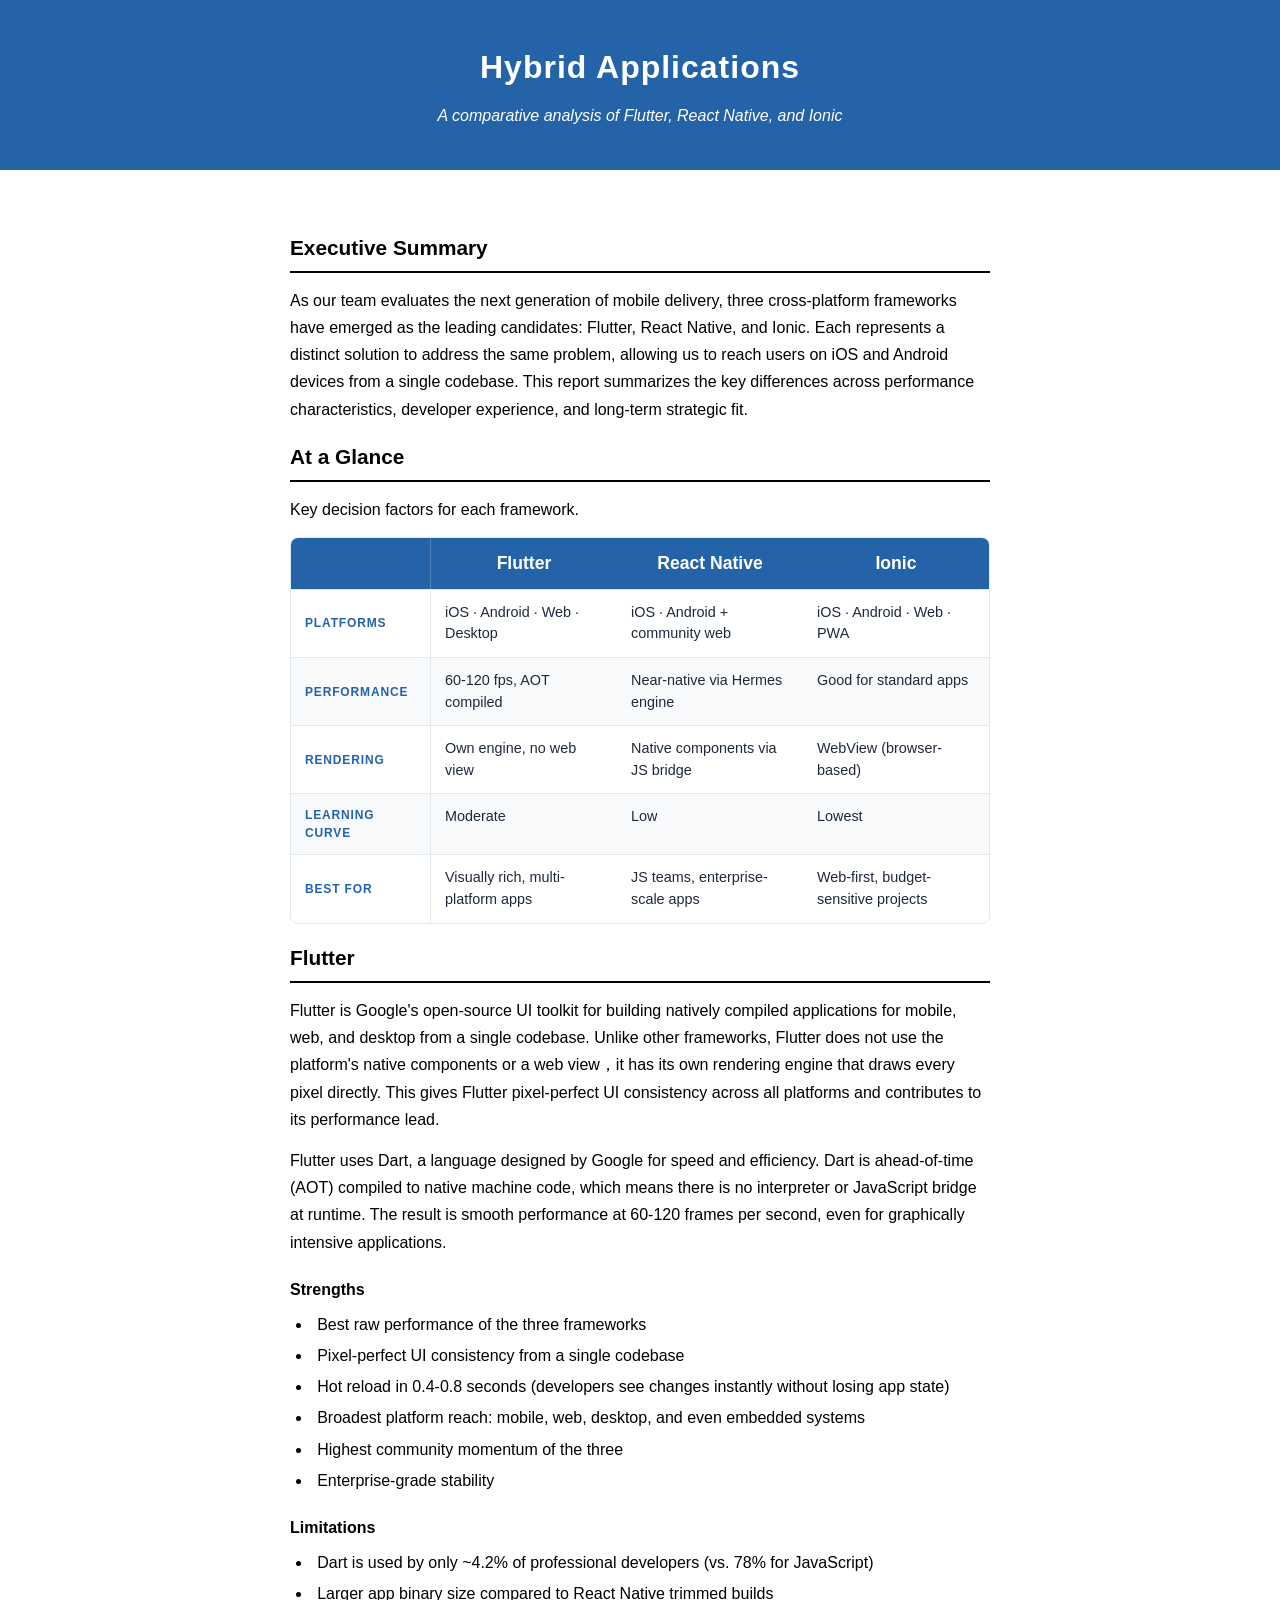
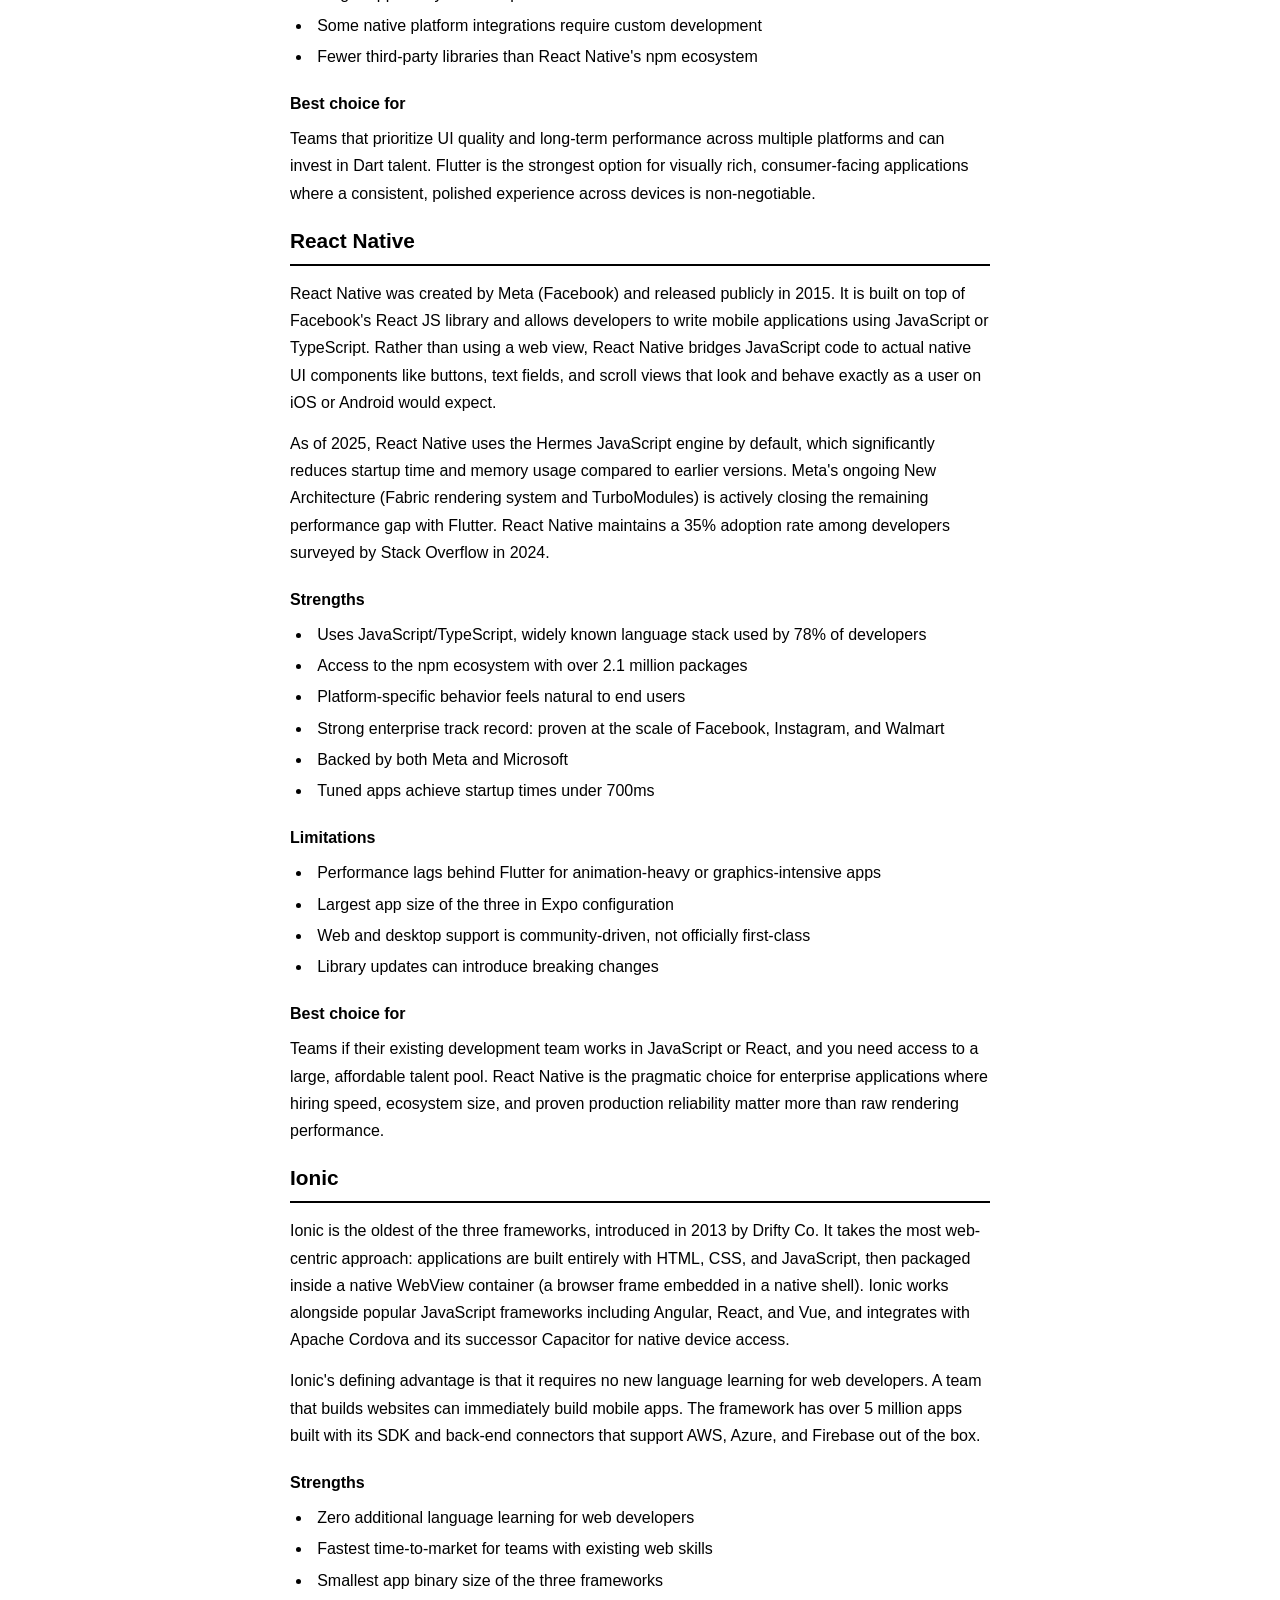
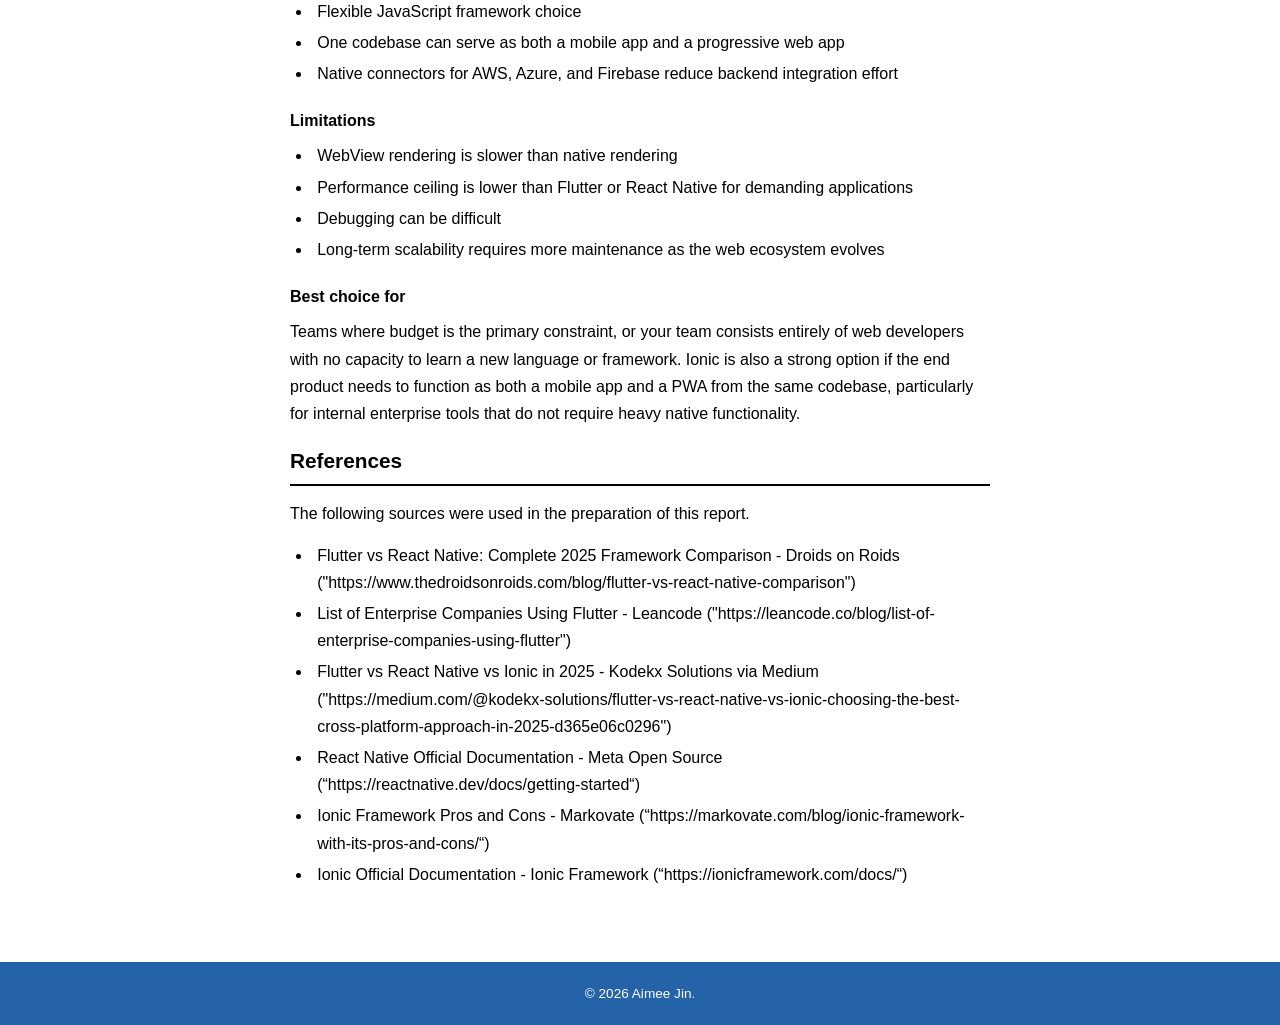
==== homework5/index.html @ 83d81ab0 "Add files via upload" ====
<!DOCTYPE html>
<html lang="en">
<head>
    <meta charset="UTF-8">
    <meta name="viewport" content="width=device-width, initial-scale=1.0">
    <meta name="description" content="A comparative analysis of Flutter, React Native, and Ionic">
    <title>Hybrid Applications</title>
    <link rel="stylesheet" href="style.css">
</head>

<body>
    
    <header>
        <h1>Hybrid Applications</h1>
        <p class="tagline">A comparative analysis of Flutter, React Native, and Ionic</p>
    </header>
    
    <main>
        <div class="section-container">

            <section class="summary">
                <h2>Executive Summary</h2>
                <p>
                    As our team evaluates the next generation of mobile delivery, three cross-platform frameworks have emerged as the leading candidates: 
                    Flutter, React Native, and Ionic. Each represents a distinct solution to address the same problem, allowing us to reach users on iOS 
                    and Android devices from a single codebase. This report summarizes the key differences across performance characteristics, developer 
                    experience, and long-term strategic fit. 
                </p>        
            </section>

            <section class="comparison">
                <h2>At a Glance</h2>
                <p>Key decision factors for each framework.</p>

                <div class="comparison-grid" role="table" aria-label="Framework comparison table">

                    <!-- Header row -->
                    <div class="grid-header" role="rowgroup">
                        <div class="grid-cell cell-label" role="columnheader">
                        </div>
                        <div class="grid-cell cell-head flutter-head" role="columnheader">
                            <strong class="fw-name">Flutter</strong>
                        </div>
                        <div class="grid-cell cell-head rn-head" role="columnheader">       
                            <strong class="fw-name">React Native</strong>
                        </div>
                        <div class="grid-cell cell-head ionic-head" role="columnheader">
                            <strong class="fw-name">Ionic</strong>
                        </div>
                    </div>

                    <!-- Data rows -->
                    <div class="grid-body" role="rowgroup">

                        <div class="grid-row" role="row" data-label="Platforms">
                            <div class="grid-cell cell-label" role="rowheader">Platforms</div>
                            <div class="grid-cell" role="cell">iOS · Android · Web · Desktop</div>
                            <div class="grid-cell" role="cell">iOS · Android + community web</div>
                            <div class="grid-cell" role="cell">iOS · Android · Web · PWA</div>
                        </div>

                        <div class="grid-row" role="row" data-label="Performance">
                            <div class="grid-cell cell-label" role="rowheader">Performance</div>
                            <div class="grid-cell" role="cell">60-120 fps, AOT compiled</div>
                            <div class="grid-cell" role="cell">Near-native via Hermes engine</div>
                            <div class="grid-cell" role="cell">Good for standard apps</div>
                        </div>

                        <div class="grid-row" role="row" data-label="Rendering">
                            <div class="grid-cell cell-label" role="rowheader">Rendering</div>
                            <div class="grid-cell" role="cell">Own engine, no web view</div>
                            <div class="grid-cell" role="cell">Native components via JS bridge</div>
                            <div class="grid-cell" role="cell">WebView (browser-based)</div>
                        </div>

                        <div class="grid-row" role="row" data-label="Learning Curve">
                            <div class="grid-cell cell-label" role="rowheader">Learning curve</div>
                            <div class="grid-cell" role="cell">Moderate</div>
                            <div class="grid-cell" role="cell">Low</div>
                            <div class="grid-cell" role="cell">Lowest</div>
                        </div>

                        <div class="grid-row" role="row" data-label="Best For">
                            <div class="grid-cell cell-label" role="rowheader">Best for</div>
                            <div class="grid-cell" role="cell">Visually rich, multi-platform apps</div>
                            <div class="grid-cell" role="cell">JS teams, enterprise-scale apps</div>
                            <div class="grid-cell" role="cell">Web-first, budget-sensitive projects</div>
                        </div>
                    </div>
                </div>
            </section>

            <section class="Flutter">
                <h2>Flutter</h2>
                <p>
                    Flutter is Google's open-source UI toolkit for building natively compiled applications for mobile, web, and desktop from a single codebase. 
                    Unlike other frameworks, Flutter does not use the platform's native components or a web view，it has its own rendering engine that draws every pixel directly. 
                    This gives Flutter pixel-perfect UI consistency across all platforms and contributes to its performance lead. 
                </p>     
                <p>
                    Flutter uses Dart, a language designed by Google for speed and efficiency. Dart is ahead-of-time (AOT) compiled to native machine code, which means there is no 
                    interpreter or JavaScript bridge at runtime. The result is smooth performance at 60-120 frames per second, even for graphically intensive applications.
                </p>
                <h3>Strengths</h3>
                <ul>
                    <li>Best raw performance of the three frameworks</li>
                    <li>Pixel-perfect UI consistency from a single codebase</li>
                    <li>Hot reload in 0.4-0.8 seconds (developers see changes instantly without losing app state)</li>
                    <li>Broadest platform reach: mobile, web, desktop, and even embedded systems</li>
                    <li>Highest community momentum of the three</li>
                    <li>Enterprise-grade stability</li>
                </ul> 

                <h3>Limitations</h3>
                <ul>
                    <li>Dart is used by only ~4.2% of professional developers (vs. 78% for JavaScript)</li>
                    <li>Larger app binary size compared to React Native trimmed builds</li>
                    <li>Some native platform integrations require custom development</li>
                    <li>Fewer third-party libraries than React Native's npm ecosystem</li>
                </ul>

                <h3>Best choice for</h3>
                <p>
                    Teams that prioritize UI quality and long-term performance across multiple platforms and can invest in Dart talent. 
                    Flutter is the strongest option for visually rich, consumer-facing applications where a consistent, polished experience 
                    across devices is non-negotiable.
                </p>
            </section>

            <section class="React">
                <h2>React Native</h2>
                <p>
                    React Native was created by Meta (Facebook) and released publicly in 2015. It is built on top of Facebook's React JS library 
                    and allows developers to write mobile applications using JavaScript or TypeScript. Rather than using a web view, React Native 
                    bridges JavaScript code to actual native UI components like buttons, text fields, and scroll views that look and behave exactly 
                    as a user on iOS or Android would expect.
                </p>
                <p>
                    As of 2025, React Native uses the Hermes JavaScript engine by default, which significantly reduces startup time and memory 
                    usage compared to earlier versions. Meta's ongoing New Architecture (Fabric rendering system and TurboModules) is actively 
                    closing the remaining performance gap with Flutter. React Native maintains a 35% adoption rate among developers surveyed 
                    by Stack Overflow in 2024.
                </p>

                <h3>Strengths</h3>
                <ul>
                    <li>Uses JavaScript/TypeScript, widely known language stack used by 78% of developers</li>
                    <li>Access to the npm ecosystem with over 2.1 million packages</li>
                    <li>Platform-specific behavior feels natural to end users</li>
                    <li>Strong enterprise track record: proven at the scale of Facebook, Instagram, and Walmart</li>
                    <li>Backed by both Meta and Microsoft</li>
                    <li>Tuned apps achieve startup times under 700ms</li>
                </ul>

                <h3>Limitations</h3>
                <ul>
                    <li>Performance lags behind Flutter for animation-heavy or graphics-intensive apps</li>
                    <li>Largest app size of the three in Expo configuration</li>
                    <li>Web and desktop support is community-driven, not officially first-class</li>
                    <li>Library updates can introduce breaking changes</li>
                </ul>

                <h3>Best choice for</h3>
                <p>
                    Teams if their existing development team works in JavaScript or React, and you need access to a large, affordable talent pool. 
                    React Native is the pragmatic choice for enterprise applications where hiring speed, ecosystem size, and proven 
                    production reliability matter more than raw rendering performance.
                </p>
            </section>

            <section class="Ionic">
                <h2>Ionic</h2>
                <p>
                    Ionic is the oldest of the three frameworks, introduced in 2013 by Drifty Co. It takes the most web-centric approach: 
                    applications are built entirely with HTML, CSS, and JavaScript, then packaged inside a native WebView container (a browser 
                    frame embedded in a native shell). Ionic works alongside popular JavaScript frameworks including Angular, React, and Vue, 
                    and integrates with Apache Cordova and its successor Capacitor for native device access.
                </p>
                <p>
                    Ionic's defining advantage is that it requires no new language learning for web developers. A team that builds websites 
                    can immediately build mobile apps. The framework has over 5 million apps built with its SDK and back-end connectors 
                    that support AWS, Azure, and Firebase out of the box.
                </p>

                <h3>Strengths</h3>
                <ul>
                    <li>Zero additional language learning for web developers</li>
                    <li>Fastest time-to-market for teams with existing web skills</li>
                    <li>Smallest app binary size of the three frameworks</li>
                    <li>Flexible JavaScript framework choice</li>
                    <li>One codebase can serve as both a mobile app and a progressive web app</li>
                    <li>Native connectors for AWS, Azure, and Firebase reduce backend integration effort</li>
                </ul>

                <h3>Limitations</h3>
                <ul>
                    <li>WebView rendering is slower than native rendering</li>
                    <li>Performance ceiling is lower than Flutter or React Native for demanding applications</li>
                    <li>Debugging can be difficult</li>
                    <li>Long-term scalability requires more maintenance as the web ecosystem evolves</li>
                </ul>

                <h3>Best choice for</h3>
                <p>
                    Teams where budget is the primary constraint, or your team consists entirely of web developers with no capacity to learn a new 
                    language or framework. Ionic is also a strong option if the end product needs to function as both a mobile app and 
                    a PWA from the same codebase, particularly for internal enterprise tools that do not require heavy native functionality.
                </p>
            </section>

            <section class="references">
                <h2>References</h2>
                <p>The following sources were used in the preparation of this report.</p>
                <ul>
                    <li>
                        Flutter vs React Native: Complete 2025 Framework Comparison - Droids on Roids
                        ("https://www.thedroidsonroids.com/blog/flutter-vs-react-native-comparison")
                    </li>
                    <li>
                        List of Enterprise Companies Using Flutter - Leancode
                        ("https://leancode.co/blog/list-of-enterprise-companies-using-flutter")
                    </li>
                    <li>
                        Flutter vs React Native vs Ionic in 2025 - Kodekx Solutions via Medium
                        ("https://medium.com/@kodekx-solutions/flutter-vs-react-native-vs-ionic-choosing-the-best-cross-platform-approach-in-2025-d365e06c0296")
                    </li>
                    <li>
                        React Native Official Documentation - Meta Open Source
                        (“https://reactnative.dev/docs/getting-started“)
                    </li>
                    <li>
                        Ionic Framework Pros and Cons - Markovate
                        (“https://markovate.com/blog/ionic-framework-with-its-pros-and-cons/“)
                    </li>
                    <li>
                        Ionic Official Documentation - Ionic Framework
                        (“https://ionicframework.com/docs/“)
                    </li>
                </ul>
            </section>
        </div>
    </main>
    
    <footer>
        <p>&copy; 2026 Aimee Jin.</p>
    </footer>

    <script src="registration.js"></script>

</body>
</html>
---- homework5/style.css ----
* {
  box-sizing: border-box;
  margin: 0;
  padding: 0;
}

body {
  background-color: white;
  background-size: cover;
  background-position: center;
  background-attachment: fixed;
  font-family: sans-serif;
  font-size: 16px;
  color: black;
  line-height: 1.7;
}

header {
  background-color: #2563a8;
  color: white;
  text-align: center;
  padding: 40px 20px;
}

h1 {
  font-size: 2rem;
  letter-spacing: 1px;
  margin-bottom: 8px;
}

.tagline {
  font-size: 1rem;
  color: white;
  font-style: italic;
  font-weight: 300;
}

main {
  max-width: 800px;
  margin: 0 auto;
  padding: 30px 20px;
}

.section-container {
  background-color: white;
  border-radius: 8px;
  padding: 30px 30px 14px 30px;
  overflow-x: hidden;
}

section {
  padding-bottom: 16px;
}

section h2 {
  font-size: 1.3rem;
  color: black;
  margin-bottom: 14px;
  border-bottom: 2px solid black;
  padding-bottom: 6px;
}

section p {
  margin-bottom: 14px;
}

section p:last-child {
  margin-bottom: 0;
}

section ul {
  padding-left: 1.4em;
  margin-bottom: 14px;
}

section ul li {
  padding-left: 0.3em;
  margin-bottom: 4px;
}

section h3 {
  margin-top: 20px;
  margin-bottom: 8px;
  font-size: 1rem;
}


#greeting {
  font-size: 1.05rem;
  color: black;
  font-style: italic;
  margin-bottom: 16px;
}

label {
  display: block;
  font-size: 0.95rem;
  font-weight: bold;
  margin-bottom: 6px;
  color: black;
}

input[type="text"] {
  width: 100%;
  padding: 10px 14px;
  font-size: 1rem;
  border: 1px solid grey;
  border-radius: 6px;
  outline: none;
  transition: border-color 0.2s;
}

input[type="text"]:focus {
  border-color: black;
}

select {
  width: 100%;
  padding: 10px 14px;
  font-size: 1rem;
  border: 1px solid grey;
  border-radius: 6px;
  background-color: white;
  cursor: pointer;
  outline: none;
  transition: border-color 0.2s;
}

select:focus {
  border-color: black;
}

footer {
  text-align: center;
  padding: 20px;
  font-size: 0.85rem;
  color: white;
  background-color: #2563a8;
}

/* Grid */

.comparison-intro {
  font-size: 0.95rem;
  color: #555;
  margin-bottom: 20px;
}

/* Grid layout */
.comparison-grid {
  width: 100%;
  border: 1px solid #e2e8f0;
  border-radius: 8px;
  overflow: hidden;
  font-size: 0.9rem;
}

/* Header row */
.grid-header {
  display: grid;
  grid-template-columns: minmax(100px, 140px) repeat(3, 1fr);
  width: 100%;
}

.cell-head {
  display: flex;
  flex-direction: column;
  align-items: center;
  justify-content: center;
  text-align: center;
  padding: 20px 12px;
  gap: 6px;
  color: white;
  background-color: #2563a8;
}

.flutter-head, .rn-head, .ionic-head { background-color: #2563a8; }

.fw-name {
  font-size: 1.1rem;
  font-weight: 700;
  color: white;
  display: block;
}

/* Header corner cell */
.grid-header .cell-label {
  background-color: #2563a8;
  border-right-color: rgba(255, 255, 255, 0.2);
}

/* Body rows */
.grid-body .grid-row {
  display: grid;
  grid-template-columns: minmax(100px, 140px) repeat(3, 1fr);
  width: 100%;
  border-top: 1px solid #e2e8f0;
}

.grid-body .grid-row:nth-child(even) {
  background-color: #f8fafc;
}

.grid-cell {
  padding: 12px 14px;
  line-height: 1.5;
  color: #1e293b;
  vertical-align: middle;
}

/* Label column */
.cell-label {
  font-size: 0.75rem;
  font-weight: 600;
  letter-spacing: 0.07em;
  text-transform: uppercase;
  color: #2563a8;
  background-color: transparent;
  border-right: 1px solid #e2e8f0;
  display: flex;
  align-items: center;
}


/* tablet and smaller screens*/

@media (max-width: 768px) {
  h1 {
    font-size: 1.6rem;
  }

  .subtitle {
    font-size: 0.95rem;
  }

  section {
    padding: 20px;
  }

  section h2 {
    font-size: 1.15rem;
  }

  /* Grid */
  .grid-header,
  .grid-body .grid-row {
    grid-template-columns: repeat(3, 1fr);
  }

  .grid-header .cell-label,
  .grid-body .grid-row .cell-label {
    display: none;
  }

  .grid-body .grid-row::before {
    content: attr(data-label);
    display: block;
    grid-column: 1 / -1;
    font-size: 0.72rem;
    font-weight: 700;
    letter-spacing: 0.09em;
    text-transform: uppercase;
    color: #2563a8;
    background-color: #dbeafe;
    padding: 6px 14px;
    border-top: 1px solid #e2e8f0;
  }

  .cell-head {
    padding: 16px 8px;
  }

  .fw-name {
    font-size: 0.95rem;
  }
}

@media (max-width: 480px) {
  header {
    padding: 28px 16px;
  }

  h1 {
    font-size: 1.3rem;
  }

  body {
    font-size: 15px;
  }

  section {
    padding: 16px;
    margin-bottom: 16px;
  }

  input[type="text"],
  select {
    font-size: 0.95rem;
  }

  .grid-cell {
    padding: 10px 8px;
    font-size: 0.82rem;
  }
}
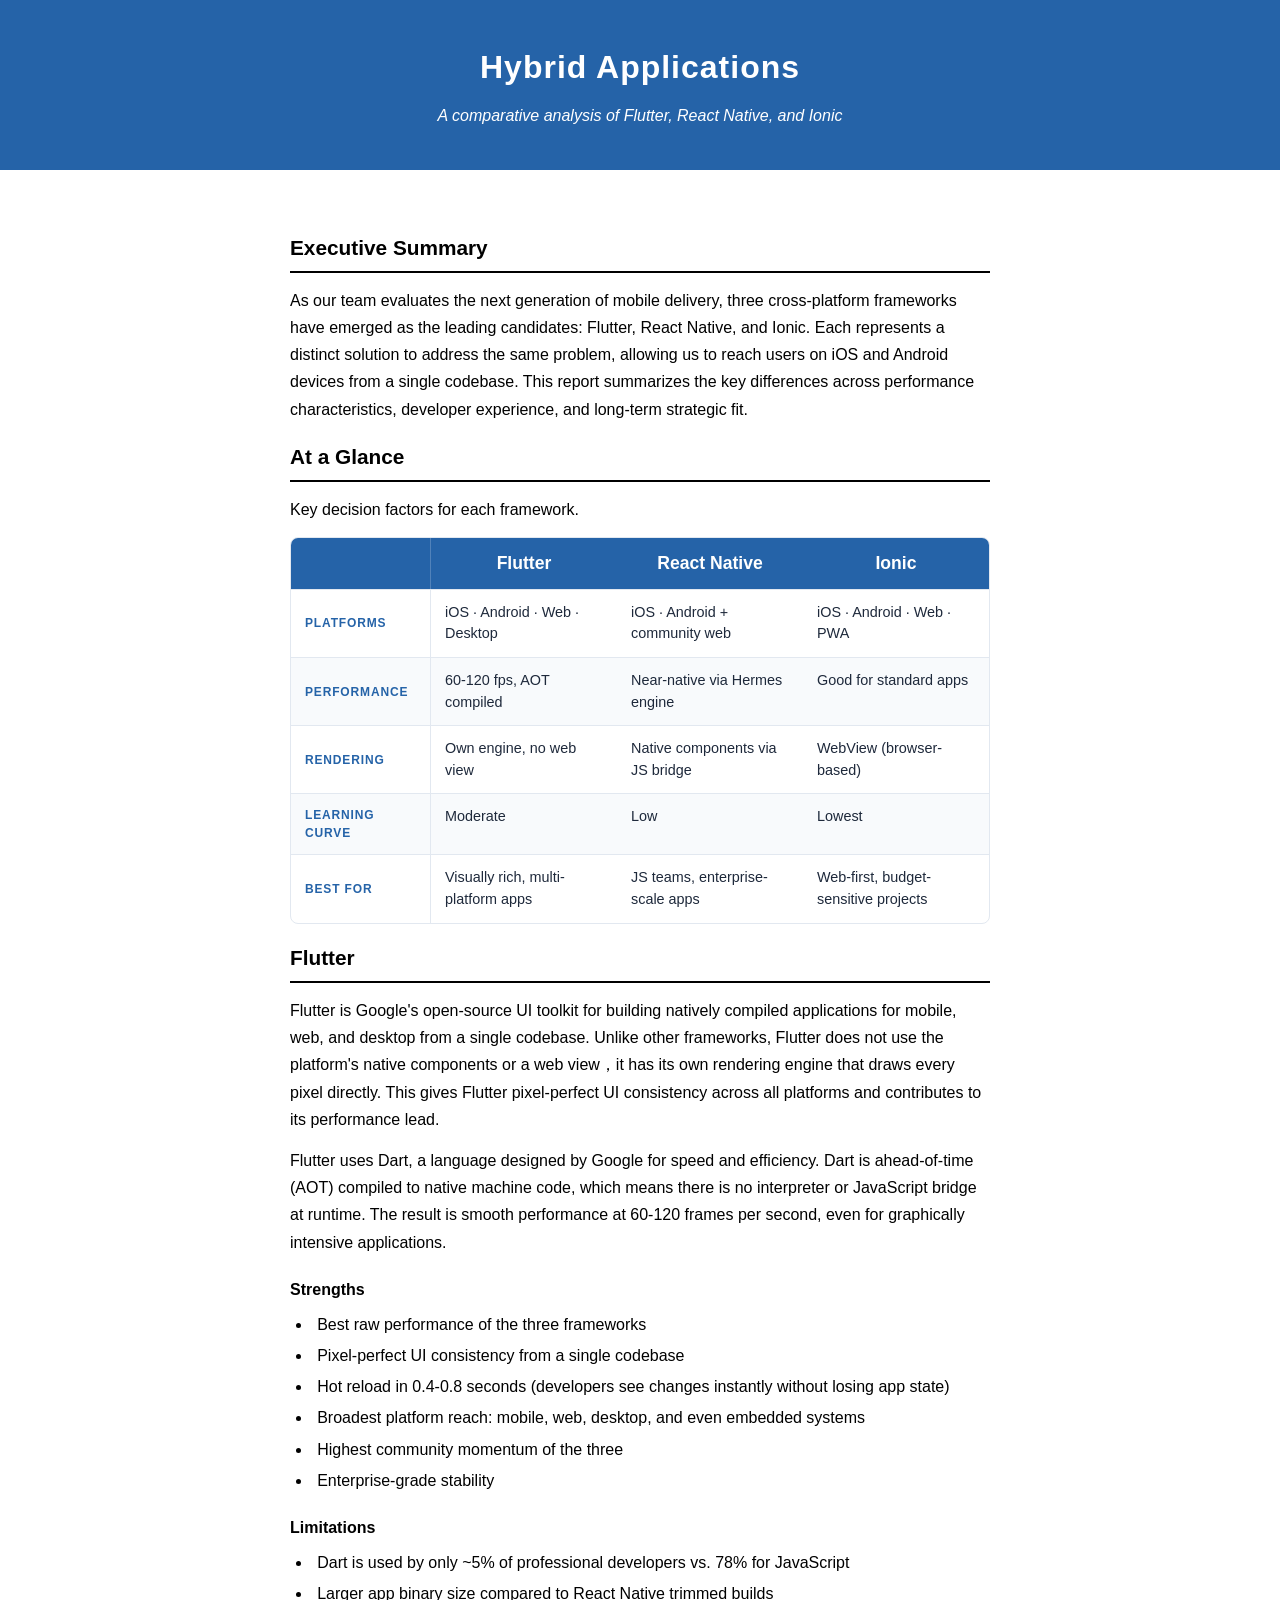
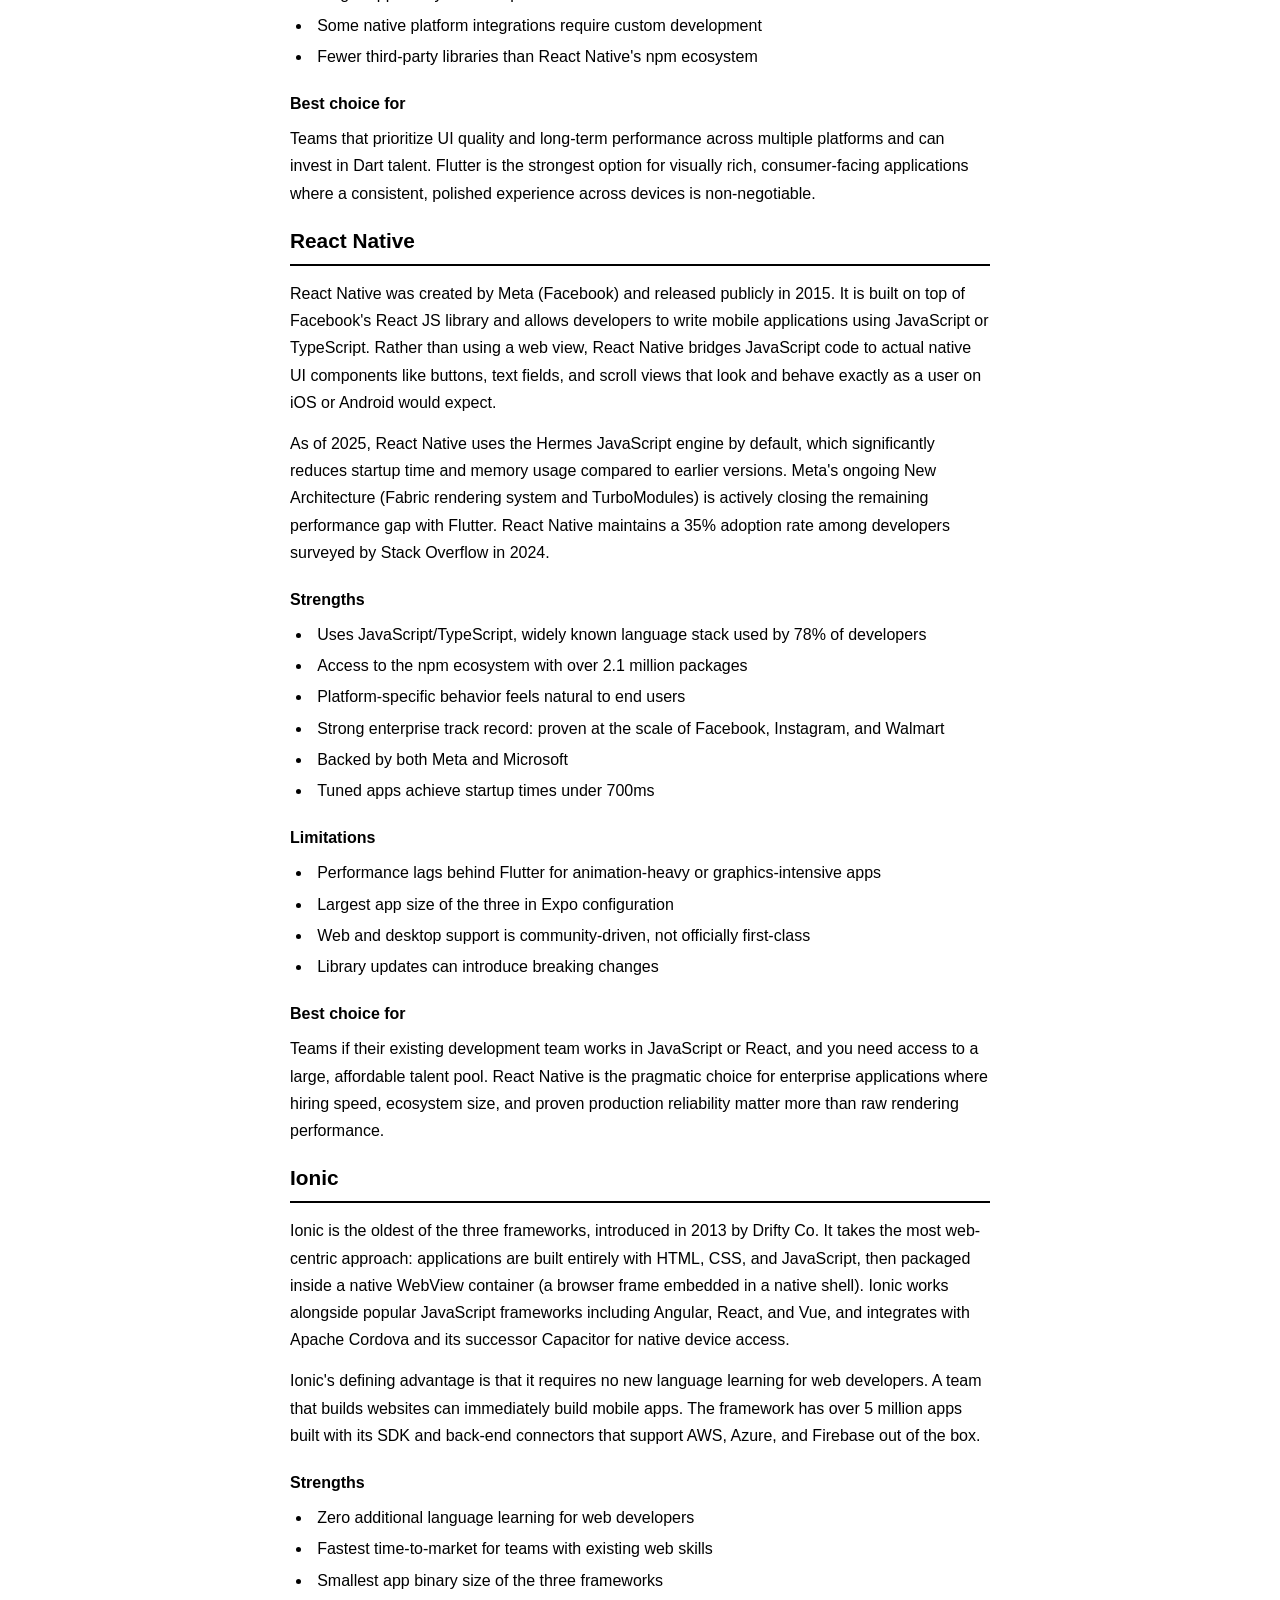
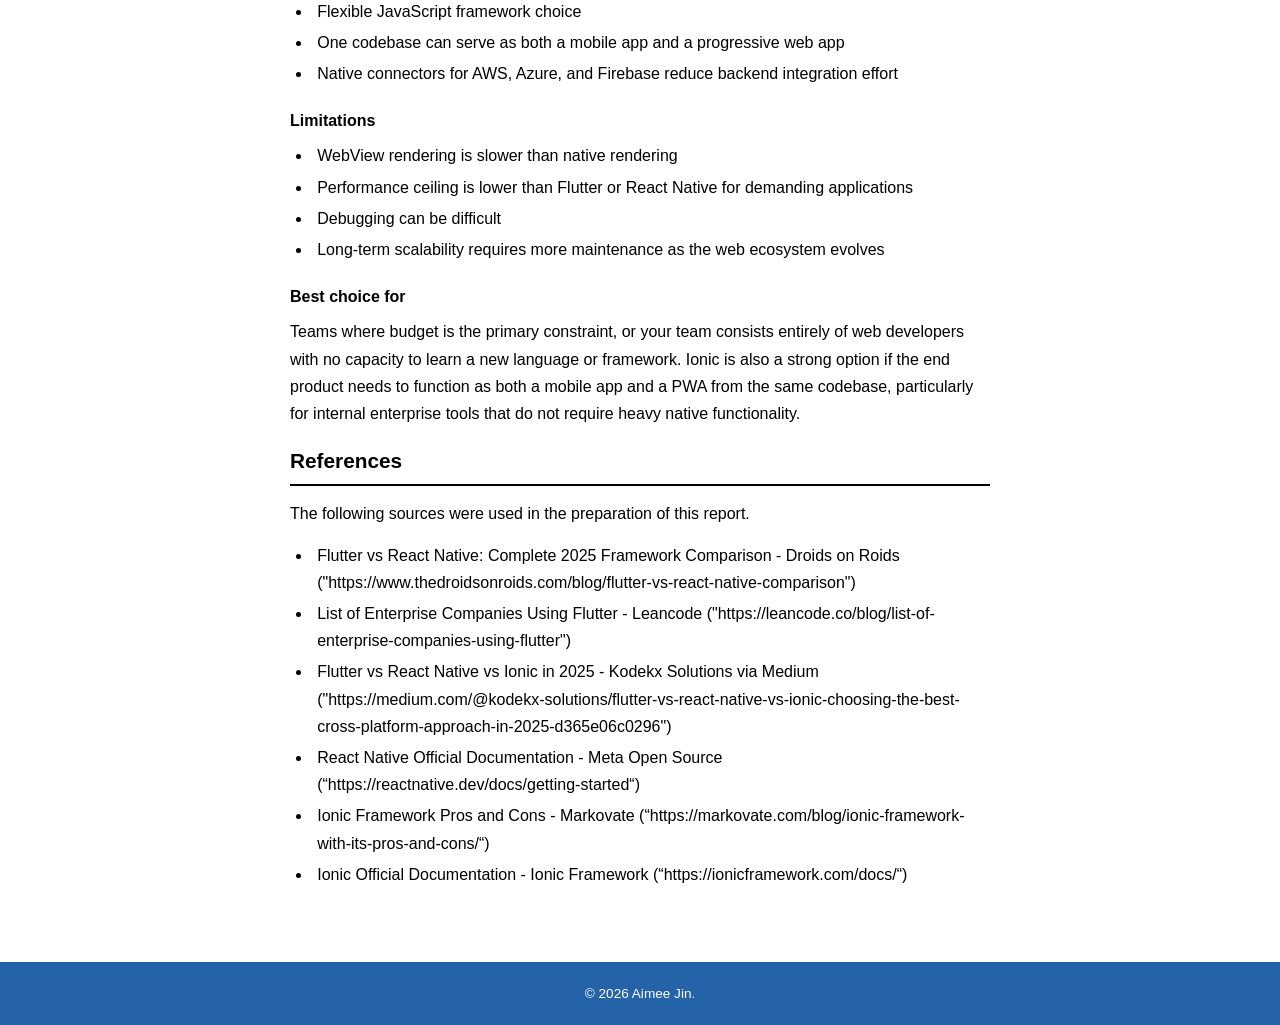
==== commit dcbb709a: "Fix HTML encoding issues in index.html" ====
--- a/homework5/index.html
+++ b/homework5/index.html
@@ -113,7 +113,7 @@
 
                 <h3>Limitations</h3>
                 <ul>
-                    <li>Dart is used by only ~4.2% of professional developers (vs. 78% for JavaScript)</li>
+                    <li>Dart is used by only ~5% of professional developers vs. 78% for JavaScript</li>
                     <li>Larger app binary size compared to React Native trimmed builds</li>
                     <li>Some native platform integrations require custom development</li>
                     <li>Fewer third-party libraries than React Native's npm ecosystem</li>
@@ -248,4 +248,4 @@
     <script src="registration.js"></script>
 
 </body>
-</html>+</html>
